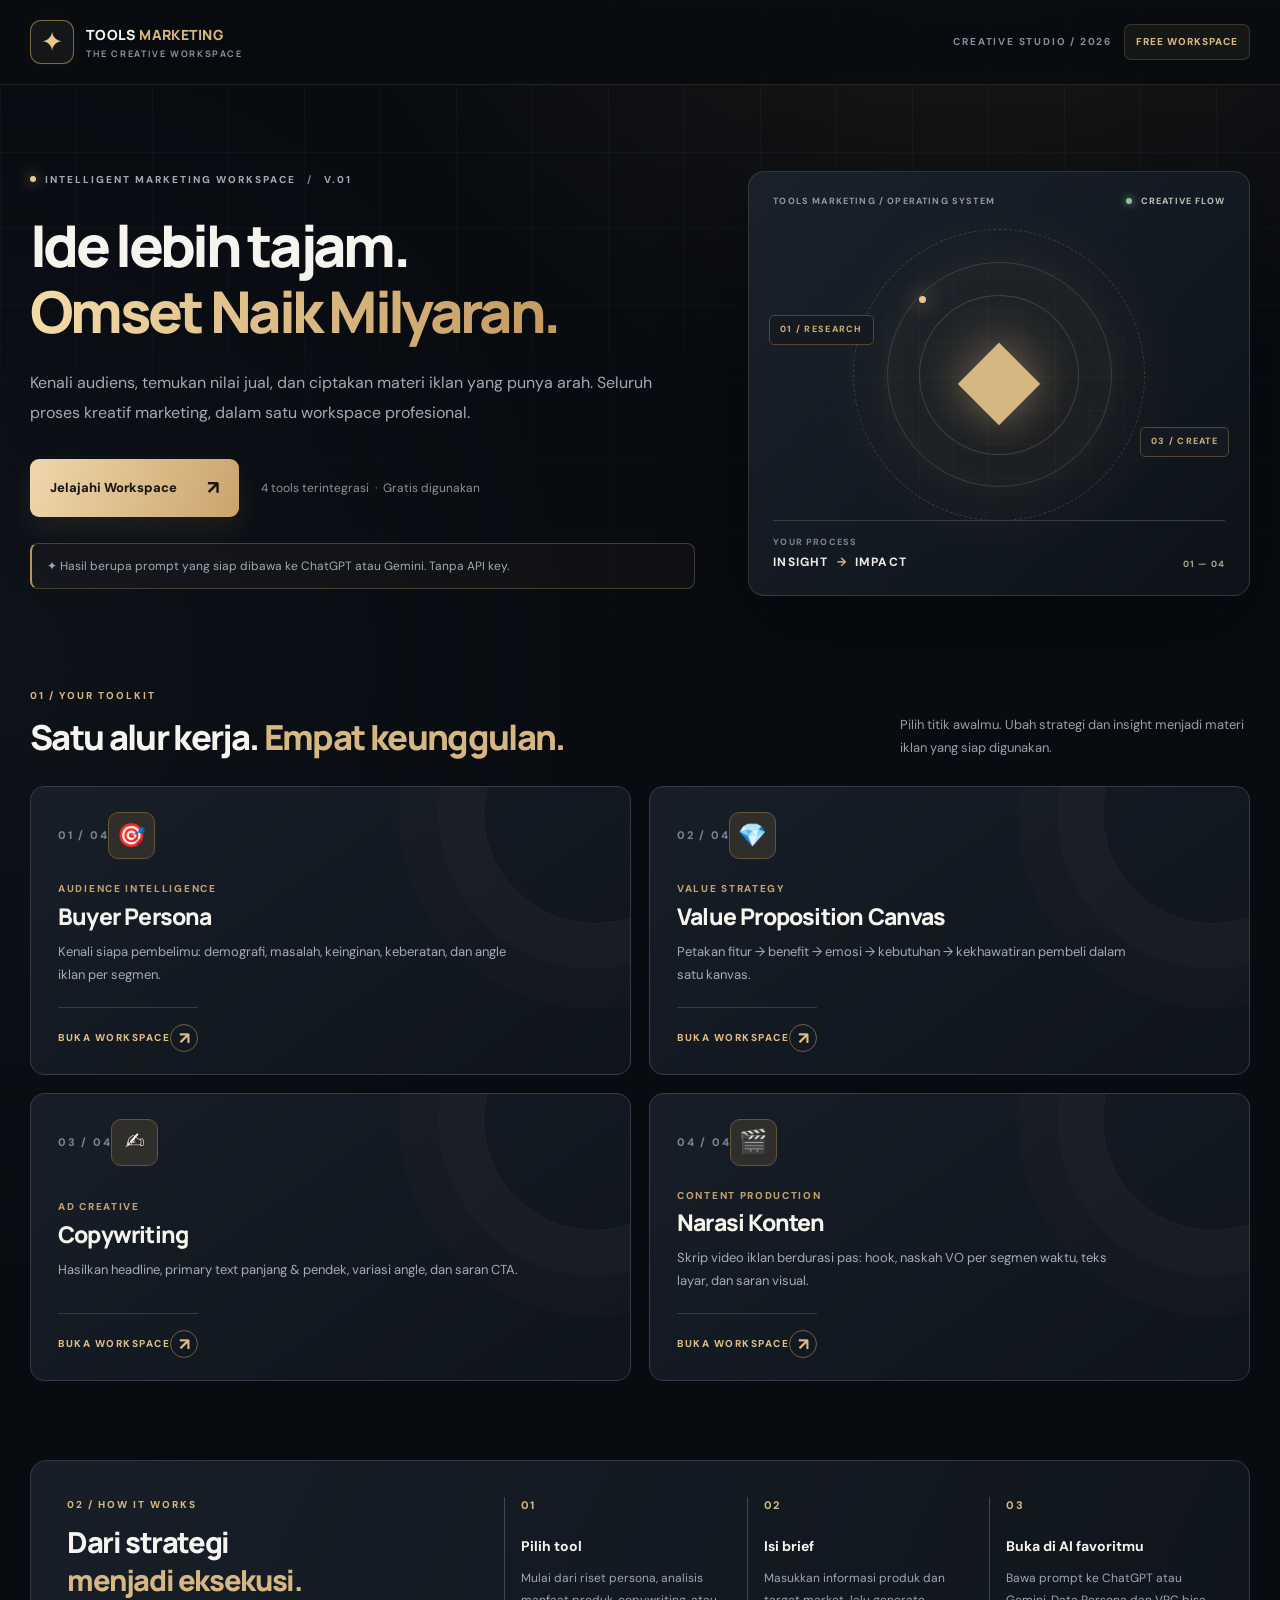
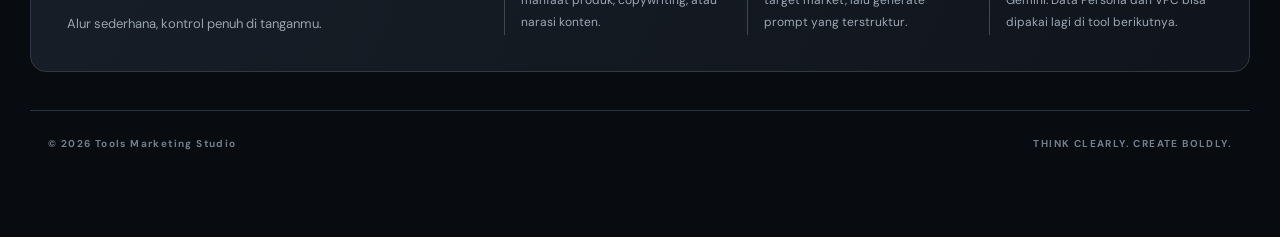
==== index.html @ 2a6c5144 "Update index.html" ====
<!DOCTYPE html>
<html lang="id">
<head>
<meta charset="UTF-8">
<meta name="viewport" content="width=device-width, initial-scale=1.0">
<title>Tools Marketing Studio — Premium Creative Workspace</title>
<meta name="description" content="Tools Marketing Studio: empat tool profesional untuk riset buyer persona, value proposition, copywriting, dan narasi iklan. Generate prompt dan buka di ChatGPT atau Gemini, tanpa API key.">
<meta name="theme-color" content="#080b10">
<link rel="preconnect" href="https://fonts.googleapis.com">
<link rel="preconnect" href="https://fonts.gstatic.com" crossorigin>
<link href="https://fonts.googleapis.com/css2?family=DM+Sans:wght@400;500;600;700;800&family=Manrope:wght@400;500;600;700;800&display=swap" rel="stylesheet">
<link rel="stylesheet" href="style.css">
</head>
<body>
<header class="topbar"><div class="topbar-inner">
  <button class="logo" id="btn-home" type="button" title="Dashboard">
    <span class="logo-mark" aria-hidden="true">✦</span>
    <span class="logo-text"><strong>TOOLS<span>MARKETING</span></strong><small>THE CREATIVE WORKSPACE</small></span>
  </button>
  <div class="topbar-right"><span class="header-edition">CREATIVE STUDIO / 2026</span><span class="topbar-badge">FREE WORKSPACE</span></div>
</div></header>

<main id="view-dashboard" class="container">
  <section class="hero" aria-labelledby="hero-title">
    <div class="hero-copy">
      <p class="eyebrow"><span class="glow-dot"></span> INTELLIGENT MARKETING WORKSPACE <span class="eyebrow-sep">/</span> V.01</p>
      <h1 id="hero-title">Ide lebih tajam.<br><em>Omset Naik Milyaran.</em></h1>
      <p class="hero-lead">Kenali audiens, temukan nilai jual, dan ciptakan materi iklan yang punya arah. Seluruh proses kreatif marketing, dalam satu workspace profesional.</p>
      <div class="hero-actions"><a class="hero-cta" href="#tool-cards">Jelajahi Workspace <span aria-hidden="true">↗</span></a><span class="hero-detail">4 tools terintegrasi &nbsp;·&nbsp; Gratis digunakan</span></div>
      <p id="mode-note" class="mode-note">✦ Hasil berupa prompt yang siap dibawa ke ChatGPT atau Gemini. Tanpa API key.</p>
    </div>
    <div class="hero-visual" aria-hidden="true">
      <div class="visual-head"><span>TOOLS MARKETING / OPERATING SYSTEM</span><span class="visual-live"><i></i> CREATIVE FLOW</span></div>
      <div class="visual-stage"><div class="orbit orbit-one"></div><div class="orbit orbit-two"></div><div class="orbit orbit-three"></div><div class="visual-diamond">◆</div><span class="orb-label orb-one">01 / RESEARCH</span><span class="orb-label orb-two">03 / CREATE</span></div>
      <div class="visual-foot"><div><small>YOUR PROCESS</small><strong>INSIGHT <b>→</b> IMPACT</strong></div><span>01 — 04</span></div>
    </div>
  </section>
  <section class="workspace-section" id="tools-section">
    <div class="section-head"><div><p class="section-eyebrow">01 / YOUR TOOLKIT</p><h2>Satu alur kerja. <span>Empat keunggulan.</span></h2></div><p class="section-caption">Pilih titik awalmu. Ubah strategi dan insight menjadi materi iklan yang siap digunakan.</p></div>
    <div class="cards-grid" id="tool-cards"></div>
  </section>
  <section class="howto" aria-labelledby="howto-title">
    <div class="howto-intro"><p class="section-eyebrow">02 / HOW IT WORKS</p><h2 id="howto-title">Dari strategi<br><span>menjadi eksekusi.</span></h2><p>Alur sederhana, kontrol penuh di tanganmu.</p></div>
    <div class="howto-steps">
      <div class="howto-step"><span>01</span><h3>Pilih tool</h3><p>Mulai dari riset persona, analisis manfaat produk, copywriting, atau narasi konten.</p></div>
      <div class="howto-step"><span>02</span><h3>Isi brief</h3><p>Masukkan informasi produk dan target market, lalu generate prompt yang terstruktur.</p></div>
      <div class="howto-step"><span>03</span><h3>Buka di AI favoritmu</h3><p>Bawa prompt ke ChatGPT atau Gemini. Data Persona dan VPC bisa dipakai lagi di tool berikutnya.</p></div>
    </div>
  </section>
  <footer class="site-footer"><span>© 2026 Tools Marketing Studio</span><span>THINK CLEARLY. CREATE BOLDLY.</span></footer>
</main>

<main id="view-tool" class="container hidden">
  <button class="back-btn" id="btn-back" type="button">← Kembali ke Workspace</button>
  <p class="tool-kicker">YOUR WORKSPACE / CREATIVE BUILDER</p>
  <h1 id="tool-title"></h1>
  <p class="tool-desc" id="tool-desc"></p>
  <div class="tool-grid">
    <section class="panel">
      <span class="panel-kicker">01 / INPUT</span><h2>Informasi Campaign</h2>
      <p class="hist-note">✦ Klik kolom untuk melihat riwayat isian sebelumnya.</p>
      <div id="tool-form"></div>
      <button id="btn-generate" class="btn-primary" disabled>Generate</button>
      <p class="hint" id="generate-hint">Lengkapi field bertanda * untuk mengaktifkan Generate.</p>
    </section>
    <section class="panel output-panel">
      <div class="output-head">
        <div><span class="panel-kicker">02 / OUTPUT</span><h2>Prompt Siap Pakai</h2></div>
        <div class="output-actions">
          <button id="btn-chatgpt" class="btn-ghost ai-action" type="button" disabled>↗ Buka ChatGPT</button>
          <button id="btn-gemini" class="btn-ghost ai-action" type="button" disabled>↗ Buka Gemini</button>
        </div>
      </div>
      <p class="output-tip">ChatGPT: prompt terbuka di kolom chat. Gemini: prompt tersalin, tempel dengan Ctrl+V.</p>
      <div id="output-box" class="output-box"><p class="placeholder">Isi form di kiri, lalu tekan <b>Generate</b>.</p></div>
      <div id="loading-box" class="loading hidden"><div class="spinner"></div><p id="loading-text">Menyiapkan hasil…</p></div>
    </section>
  </div>
</main>

<div id="toast" class="toast hidden"></div>

<script src="app.js"></script>
</body>
</html>
---- style.css ----
:root{
  --bg:#150a2e; --bg2:#1d0f3d; --card:#241543; --card2:#2c1a52;
  --line:#3d2566; --text:#f2ecff; --muted:#b9a8dc;
  --acc1:#a855f7; --acc2:#ec4899; --acc3:#6366f1;
  --ok:#34d399; --err:#f87171;
}
*{box-sizing:border-box;margin:0;padding:0}
body{background:linear-gradient(180deg,var(--bg) 0%,#0e0620 100%);color:var(--text);
  font-family:system-ui,-apple-system,"Segoe UI",Roboto,sans-serif;min-height:100vh}
.hidden{display:none!important}
.container{max-width:1200px;margin:0 auto;padding:24px 18px 60px}
.topbar{display:flex;justify-content:space-between;align-items:center;gap:12px;
  padding:12px 20px;background:rgba(21,10,46,.9);border-bottom:1px solid var(--line);
  position:sticky;top:0;z-index:20;backdrop-filter:blur(6px);flex-wrap:wrap}
.logo{display:flex;align-items:center;gap:10px;background:none;border:none;color:var(--text);cursor:pointer}
.logo-mark{width:38px;height:38px;border-radius:12px;display:grid;place-items:center;font-weight:800;
  background:linear-gradient(135deg,var(--acc1),var(--acc2));color:#fff}
.logo-text{display:flex;flex-direction:column;align-items:flex-start;line-height:1.2}
.logo-text small{color:var(--muted);font-size:11px}
.topbar-right{display:flex;align-items:center;gap:10px}
.mode-toggle{display:flex;background:var(--bg2);border:1px solid var(--line);border-radius:12px;padding:3px}
.mode-btn{border:none;background:transparent;color:var(--muted);padding:8px 14px;border-radius:9px;cursor:pointer;font-weight:600}
.mode-btn.active{background:linear-gradient(135deg,var(--acc1),var(--acc2));color:#fff}
.icon-btn{background:var(--bg2);border:1px solid var(--line);color:var(--text);border-radius:10px;
  width:38px;height:38px;font-size:17px;cursor:pointer}
.icon-btn:hover{border-color:var(--acc1)}
.hero{padding:28px 0 10px}
.hero h1{font-size:clamp(22px,4vw,34px);margin-bottom:8px}
.hero p{color:var(--muted);max-width:720px;margin-bottom:6px}
.mode-note{margin-top:10px;padding:10px 14px;border:1px dashed var(--line);border-radius:10px;
  background:rgba(168,85,247,.08);color:var(--text)}
.cards-grid{display:grid;grid-template-columns:repeat(auto-fit,minmax(250px,1fr));gap:16px;margin:22px 0}
.tool-card{background:linear-gradient(180deg,var(--card),var(--card2));border:1px solid var(--line);
  border-radius:16px;padding:20px;cursor:pointer;transition:transform .12s,border-color .12s}
.tool-card:hover{transform:translateY(-3px);border-color:var(--acc1)}
.tool-card .emoji{font-size:30px}
.tool-card h3{margin:10px 0 6px}
.tool-card p{color:var(--muted);font-size:14px;min-height:42px}
.tool-card .open{color:var(--acc1);font-weight:700;margin-top:10px;display:inline-block}
.howto{background:var(--card);border:1px solid var(--line);border-radius:16px;padding:20px}
.howto h2{margin-bottom:10px}
.howto ol{margin-left:20px;color:var(--muted);display:grid;gap:8px}
.howto b{color:var(--text)}
.back-btn{background:none;border:1px solid var(--line);color:var(--muted);border-radius:10px;
  padding:8px 14px;cursor:pointer;margin-bottom:14px}
.back-btn:hover{color:var(--text);border-color:var(--acc1)}
.tool-desc{color:var(--muted);margin-bottom:16px}
.tool-grid{display:grid;grid-template-columns:minmax(300px,420px) 1fr;gap:16px;align-items:start}
.panel{background:var(--card);border:1px solid var(--line);border-radius:16px;padding:20px}
.panel h2{margin-bottom:14px;font-size:18px}
.field{margin-bottom:14px;display:flex;flex-direction:column;gap:6px}
.field>span{font-weight:600;font-size:14px}
.field>span .req{color:var(--acc2)}
.field input[type=text],.field textarea,.field select{background:var(--bg2);border:1px solid var(--line);
  color:var(--text);border-radius:10px;padding:10px 12px;font-size:14px;font-family:inherit}
.field textarea{min-height:96px;resize:vertical}
.field input:focus,.field textarea:focus,.field select:focus{outline:none;border-color:var(--acc1)}
.field .ph{color:var(--muted);font-size:12px}
.radio-row,.check-grid{display:flex;gap:10px;flex-wrap:wrap}
.check-grid{display:grid;grid-template-columns:1fr 1fr;gap:8px}
.pill{display:flex;align-items:center;gap:8px;background:var(--bg2);border:1px solid var(--line);
  border-radius:10px;padding:9px 12px;font-size:14px;cursor:pointer}
.pill input{accent-color:var(--acc1)}
.fill-btn{align-self:flex-start;background:none;border:1px dashed var(--acc1);color:var(--acc1);
  border-radius:10px;padding:7px 12px;font-size:13px;cursor:pointer;font-weight:600}
.fill-btn:hover{background:rgba(168,85,247,.12)}
/* ---------- Riwayat isian (dropdown rekomendasi) ---------- */
.hist-note{color:var(--muted);font-size:12px;margin:-8px 0 14px}
.hist-wrap{position:relative}
.hist-dd{position:absolute;top:calc(100% + 4px);left:0;right:0;z-index:40;
  background:var(--bg2);border:1px solid var(--acc1);border-radius:10px;
  box-shadow:0 12px 30px rgba(0,0,0,.55);max-height:230px;overflow-y:auto}
.hist-row{display:flex;align-items:center;gap:8px;padding:9px 12px;cursor:pointer;
  font-size:13px;line-height:1.4}
.hist-row+.hist-row{border-top:1px solid var(--line)}
.hist-row .txt{flex:1;min-width:0;white-space:nowrap;overflow:hidden;text-overflow:ellipsis;color:var(--text)}
.hist-row .del{flex:none;background:none;border:none;color:var(--muted);cursor:pointer;
  font-size:13px;padding:2px 7px;border-radius:6px}
.hist-row .del:hover{color:var(--err);background:rgba(248,113,113,.12)}
.hist-row.hl,.hist-row:hover{background:rgba(168,85,247,.18)}
.hist-foot{padding:9px 12px;font-size:12px;color:var(--muted);cursor:pointer;border-top:1px solid var(--line)}
.hist-foot:hover{color:var(--err);background:rgba(248,113,113,.08)}
.btn-primary{width:100%;border:none;border-radius:12px;padding:13px;font-size:16px;font-weight:800;color:#fff;
  background:linear-gradient(135deg,var(--acc1),var(--acc2));cursor:pointer;margin-top:6px}
.btn-primary:disabled{opacity:.4;cursor:not-allowed}
.hint{color:var(--muted);font-size:12px;margin-top:8px;text-align:center}
.output-panel{display:flex;flex-direction:column;min-height:420px}
.output-head{display:flex;justify-content:space-between;align-items:center;margin-bottom:12px;flex-wrap:wrap;gap:8px}
.output-head h2{margin:0}
.output-actions{display:flex;gap:8px}
.btn-ghost{background:var(--bg2);border:1px solid var(--line);color:var(--text);border-radius:10px;
  padding:8px 12px;font-size:13px;cursor:pointer;font-weight:600}
.btn-ghost:disabled{opacity:.4;cursor:not-allowed}
.output-box{background:var(--bg2);border:1px solid var(--line);border-radius:12px;padding:16px;
  white-space:pre-wrap;font-size:14px;line-height:1.65;flex:1;overflow-y:auto;max-height:70vh}
.output-box .placeholder{color:var(--muted)}
.loading{display:flex;flex-direction:column;align-items:center;gap:12px;padding:60px 0;color:var(--muted)}
.spinner{width:40px;height:40px;border:4px solid var(--line);border-top-color:var(--acc1);
  border-radius:50%;animation:spin 1s linear infinite}
@keyframes spin{to{transform:rotate(360deg)}}
.modal-overlay{position:fixed;inset:0;background:rgba(0,0,0,.6);display:grid;place-items:center;z-index:50;padding:16px}
.modal{background:var(--card);border:1px solid var(--line);border-radius:18px;padding:24px;
  width:min(480px,100%);display:flex;flex-direction:column;gap:12px;max-height:90vh;overflow-y:auto}
.modal-head{display:flex;justify-content:space-between;align-items:center}
.modal label{display:flex;flex-direction:column;gap:6px;font-weight:600;font-size:14px}
.modal input[type=text],.modal input[type=password],.modal select{background:var(--bg2);border:1px solid var(--line);
  color:var(--text);border-radius:10px;padding:10px 12px;font-size:14px;font-family:inherit}
.modal-note,.model-hint,.provider-note{color:var(--muted);font-size:13px;line-height:1.55}
.modal-actions{display:flex;justify-content:flex-end}
.toast{position:fixed;bottom:24px;left:50%;transform:translateX(-50%);background:#3a1f63;
  border:1px solid var(--acc1);color:var(--text);padding:12px 20px;border-radius:12px;z-index:60;
  max-width:min(520px,90vw);font-size:14px}
.toast.err{border-color:var(--err)}
.toast.ok{border-color:var(--ok)}
footer{color:var(--muted);font-size:12px;text-align:center;padding:0 18px 30px}
@media(max-width:860px){.tool-grid{grid-template-columns:1fr}}


/* Tools Marketing Studio — premium obsidian & champagne interface */
:root{color-scheme:dark;--bg:#080b10;--bg2:#10151d;--card:#111821;--card2:#17202b;--line:#2c3540;--text:#f6f4ef;--muted:#a1aab8;--acc1:#d6b681;--acc2:#b68e59;--acc3:#bdcce1;--ok:#85c9aa;--err:#f0a0a0}
html{scroll-behavior:smooth;scroll-padding-top:100px}
body{font-family:"DM Sans",system-ui,-apple-system,"Segoe UI",sans-serif;background:radial-gradient(ellipse 65% 42% at 76% -11%,#b88e5920,transparent 80%),radial-gradient(ellipse 60% 45% at 0 36%,#556b8a13,transparent 75%),#080b10;line-height:1.55;-webkit-font-smoothing:antialiased}
body:before{content:"";position:fixed;inset:0;z-index:-1;background-image:linear-gradient(#bbc2cd0d 1px,transparent 1px),linear-gradient(90deg,#bbc2cd0d 1px,transparent 1px);background-size:76px 76px;mask-image:linear-gradient(#000,transparent 78%);pointer-events:none}
button,input,select,textarea{font:inherit}
button:focus-visible,a:focus-visible,input:focus-visible,textarea:focus-visible,select:focus-visible{outline:2px solid #edcf9e!important;outline-offset:3px}
.container{max-width:1280px;padding:0 30px 55px}
.topbar{padding:0 30px;min-height:0;position:sticky;top:0;background:#080b10e8;border-bottom:1px solid #d6b68124;backdrop-filter:blur(18px);-webkit-backdrop-filter:blur(18px)}
.topbar-inner{max-width:1220px;width:100%;margin:auto;min-height:84px;display:flex;align-items:center;justify-content:space-between;gap:24px}
.logo{padding:0;gap:12px;flex-shrink:0}
.logo-mark{display:grid;place-items:center;width:44px;height:44px;color:#e9c88f;border:1px solid #b79661a3;border-radius:11px;background:#d6b68112;font-size:27px;box-shadow:0 0 25px #b7955e15}
.logo-text{gap:3px}.logo-text strong{font:800 14px Manrope,system-ui,sans-serif;letter-spacing:.02em;white-space:nowrap}.logo-text strong span{color:#d6b681;margin-left:4px}
.logo-text small{font:700 9px Manrope,system-ui,sans-serif;letter-spacing:.18em;color:#8b96a3}
.topbar-right{gap:12px}.header-edition{font-size:10px;letter-spacing:.18em;color:#8491a0;font-weight:700}.topbar-badge{font-size:10px;letter-spacing:.1em;font-weight:800;color:#d9ba84;background:#d6b68112;border:1px solid #967e554d;border-radius:7px;padding:9px 11px}
.hero{display:grid;grid-template-columns:1.14fr .86fr;gap:53px;align-items:center;padding:86px 0 82px}
.hero-copy{min-width:0}.eyebrow,.section-eyebrow,.tool-kicker{font-size:10px;letter-spacing:.2em;font-weight:800;color:#d6b681;display:flex;align-items:center;gap:9px}
.glow-dot{width:6px;height:6px;background:#e8c98f;box-shadow:0 0 14px #d6b681;border-radius:50%;flex-shrink:0}.eyebrow-sep{color:#768291;margin:0 2px}
.hero h1{font:800 clamp(42px,4.5vw,70px)/1.15 Manrope,system-ui,sans-serif;letter-spacing:-.064em;margin:25px 0 23px}
.hero h1 em{font-style:normal;background:linear-gradient(90deg,#f4dba8,#c39a60);background-clip:text;-webkit-background-clip:text;color:transparent}
.hero-lead{color:#a5afbc;font-size:16px;line-height:1.9;max-width:575px}
.hero-actions{display:flex;flex-wrap:wrap;align-items:center;gap:22px;margin:31px 0 20px}
.hero-cta{display:inline-flex;align-items:center;gap:30px;justify-content:space-between;background:linear-gradient(110deg,#f0d7ac,#cba46d);color:#171613;padding:14px 20px;border-radius:9px;text-decoration:none;font-size:13px;font-weight:800;box-shadow:0 12px 28px #c6a0691c;transition:.2s}
.hero-cta:hover{transform:translateY(-2px);box-shadow:0 16px 40px #c6a06935}.hero-cta span{font-size:19px}.hero-detail{font-size:12px;color:#8995a2}
.mode-note{font-size:12px;line-height:1.7;max-width:570px;background:#d6b6810a;border:1px solid #454033;border-left:2px solid #b7955e;color:#c9bdad;padding:12px 15px;border-radius:8px;margin-top:26px}
.hero-visual{height:425px;position:relative;overflow:hidden;border:1px solid #b5a08136;border-radius:16px;background:radial-gradient(circle at 51% 49%,#ae8a5320,transparent 52%),linear-gradient(135deg,#19212b,#0d1218);box-shadow:0 28px 85px #0005}
.hero-visual:before{content:"";position:absolute;inset:0;background-image:linear-gradient(#dfc8a30b 1px,transparent 1px),linear-gradient(90deg,#dfc8a30b 1px,transparent 1px);background-size:34px 34px;mask-image:radial-gradient(ellipse at center,#000,transparent 76%)}
.visual-head,.visual-foot{position:absolute;left:24px;right:24px;display:flex;justify-content:space-between;align-items:center;color:#8c98a4;letter-spacing:.13em;font-size:9px;font-weight:800;gap:12px}
.visual-head{top:23px}.visual-live{white-space:nowrap;color:#b8c3b5}.visual-live i{display:inline-block;width:6px;height:6px;background:#8ac2a0;border-radius:50%;margin-right:6px;box-shadow:0 0 9px #8ac2a0}
.visual-stage{position:absolute;inset:60px 20px 78px;display:grid;place-items:center}
.orbit{position:absolute;border:1px solid #d6b68135;border-radius:50%;aspect-ratio:1}
.orbit-one{width:292px;max-width:98%;border-style:dashed;animation:rotateOrb 95s linear infinite}.orbit-two{width:225px;max-width:80%;box-shadow:inset 0 0 35px #d6b6810c,0 0 35px #d6b6810b}.orbit-three{width:160px;max-width:58%;background:radial-gradient(circle,#d6b6811b,transparent 70%)}
.orbit-two:after{content:"";position:absolute;top:15%;left:14%;width:7px;height:7px;background:#e9c88f;border-radius:50%;box-shadow:0 0 20px #e9c88f}
.visual-diamond{font-size:108px;color:#d6b681;text-shadow:0 0 34px #d6b6814f;z-index:1;line-height:1}
.orb-label{position:absolute;background:#151a21;border:1px solid #534733;color:#ccac78;padding:7px 10px;border-radius:5px;font-size:9px;letter-spacing:.14em;font-weight:800}
.orb-one{top:29%;left:0}.orb-two{bottom:21%;right:0}
.visual-foot{bottom:23px;border-top:1px solid #383d43;padding-top:15px;align-items:end}
.visual-foot div{display:flex;flex-direction:column;gap:3px}.visual-foot small{font-size:9px;color:#778490}.visual-foot strong{font-size:12px;color:#f1ece5}.visual-foot b{color:#d6b681;margin:0 4px}.visual-foot>span{color:#aca28d}
@keyframes rotateOrb{to{transform:rotate(360deg)}}
.workspace-section{padding:10px 0 79px}.section-head{display:flex;justify-content:space-between;align-items:end;gap:28px;margin-bottom:27px}
.section-head h2,.howto-intro h2{font:800 clamp(27px,2.7vw,36px)/1.3 Manrope,system-ui,sans-serif;letter-spacing:-.048em;margin-top:11px}
.section-head h2 span,.howto-intro h2 span{color:#d6b681}.section-caption{color:#95a0ad;line-height:1.8;font-size:13px;max-width:350px}
.cards-grid{display:grid;grid-template-columns:repeat(2,minmax(0,1fr));gap:18px;margin:0}
.tool-card{position:relative;display:flex;flex-direction:column;justify-content:space-between;width:100%;min-height:270px;padding:25px 27px 22px;background:linear-gradient(145deg,#171e27,#0f141c);border:1px solid #343c47;border-radius:14px;text-align:left;color:#f7f4ed;cursor:pointer;overflow:hidden;transition:transform .24s,border-color .24s,box-shadow .24s}
.tool-card:before{content:"";position:absolute;right:-75px;top:-85px;width:220px;height:220px;border-radius:50%;border:1px solid #d6b68113;box-shadow:0 0 0 45px #d6b68105,0 0 0 85px #d6b68103;pointer-events:none}
.tool-card:hover{transform:translateY(-5px);border-color:#d6b68199;box-shadow:0 20px 42px #0006}
.card-top,.card-footer{display:flex;justify-content:space-between;align-items:center;position:relative}.tool-number{color:#788595;font-size:11px;font-weight:800;letter-spacing:.16em}
.card-icon{font-size:23px;display:grid;place-items:center;width:47px;height:47px;background:#302e2a;border:1px solid #64543b;border-radius:10px}
.tool-category{font-size:10px;font-weight:800;letter-spacing:.17em;color:#c4a26e;margin:22px 0 5px}
.tool-card h3{font:800 23px/1.3 Manrope,system-ui,sans-serif;letter-spacing:-.035em;margin:0 0 8px}
.tool-card p{color:#a2acb8;font-size:13px;line-height:1.8;min-height:unset;max-width:460px}
.card-footer{border-top:1px solid #333d47;margin-top:20px;padding-top:16px;color:#dfbd86;font-size:10px;font-weight:800;letter-spacing:.15em}
.card-arrow{border:1px solid #73603f;width:28px;height:28px;display:grid;place-items:center;border-radius:50%;font-size:17px;letter-spacing:0;transition:.2s}
.tool-card:hover .card-arrow{background:#d6b681;color:#151617}
.howto{display:grid;grid-template-columns:.85fr 1.5fr;gap:35px;padding:36px;border-color:#303943;background:linear-gradient(115deg,#171e27,#10151d)}
.howto-intro h2{font-size:29px;margin:12px 0}.howto-intro>p:last-child{font-size:13px;color:#98a3af;line-height:1.8}
.howto-steps{display:grid;grid-template-columns:repeat(3,minmax(0,1fr));gap:19px}
.howto-step{border-left:1px solid #3f4751;padding:0 0 0 16px}
.howto-step>span{color:#d6b681;font-size:11px;font-weight:800;letter-spacing:.15em;display:block;margin-bottom:22px}
.howto-step h3{font-size:14px;margin-bottom:9px}.howto-step p{color:#9ca8b5;font-size:12px;line-height:1.85}.howto-step b{color:#edcf9e}
.site-footer{display:flex;justify-content:space-between;align-items:center;gap:18px;font-size:10px;font-weight:700;letter-spacing:.14em;color:#737e8c;border-top:1px solid #28323e;padding-top:25px;margin-top:38px}
#view-tool{padding-top:43px}.tool-kicker{margin:1px 0 10px}
.back-btn{color:#d6b681;background:#151c25;border-color:#3c4550;border-radius:8px;margin-bottom:31px;font-size:12px;font-weight:700}.back-btn:hover{background:#202b34;border-color:#d6b681}
#tool-title{font:800 clamp(31px,4vw,46px)/1.28 Manrope,system-ui,sans-serif;letter-spacing:-.045em;margin:7px 0}
.tool-desc{color:#9ca8b5;line-height:1.8;font-size:14px;margin-bottom:28px}
.tool-grid{grid-template-columns:minmax(320px,440px) minmax(0,1fr);gap:20px}
.panel{background:linear-gradient(145deg,#161d26,#10151d);border-color:#313b46;border-radius:13px;padding:25px}
.panel-kicker{font-size:10px;letter-spacing:.19em;color:#d6b681;font-weight:800;display:inline-block;margin-bottom:8px}
.panel h2{font:800 19px Manrope,system-ui,sans-serif;letter-spacing:-.03em;margin:0 0 18px}
.hist-note{font-size:11px;color:#c0af91;background:#d6b68109;padding:9px 12px;border:1px solid #544837;border-radius:8px;margin:0 0 20px}
.field{margin-bottom:18px;gap:7px}.field>span{color:#f1eae0;font-size:12px}
.field input[type=text],.field textarea,.field select{width:100%;background:#0b1118;border-color:#384450;border-radius:8px;padding:12px;font-size:13px;color:#f5f1e9}
.field input::placeholder,.field textarea::placeholder{color:#77818e;opacity:1}.field input:focus,.field textarea:focus,.field select:focus{border-color:#d6b681}.field textarea{min-height:110px}.field .ph{color:#8a95a2;line-height:1.6}.field>span .req{color:#e2b879}
.pill{background:#101720;border-color:#3b4652;border-radius:8px;color:#d8dfe8;font-size:12px}.pill input{accent-color:#d6b681}.pill:has(input:checked){background:#d6b68112;border-color:#9c8159;color:#f1dbb6}
.fill-btn{border-color:#82704f;color:#e5c48e;border-radius:8px}.fill-btn:hover{background:#d6b68116}
.hist-dd{background:#19212a;border-color:#9c8159}.hist-row.hl,.hist-row:hover{background:#d6b68120}
.btn-primary{background:linear-gradient(110deg,#efd4a7,#c8a16a);border-radius:8px;color:#181816;font-size:13px;letter-spacing:.04em;font-weight:800}.btn-primary:disabled{opacity:.45}
.output-panel{min-height:560px}.output-head{border-bottom:1px solid #303b45;padding-bottom:14px;align-items:end}.output-head h2{margin:0}.output-actions{flex-wrap:wrap}
.btn-ghost{background:#202933;border-color:#3d4854;border-radius:8px;color:#ecedf0;font-size:12px}.btn-ghost:not(:disabled):hover{border-color:#d6b681;color:#edcf9e}
.ai-action{font-weight:800}.ai-action:first-child:not(:disabled){background:#d6b681;color:#151819;border-color:#d6b681}
.output-tip{color:#9ca7b5;background:#d6b6810b;border:1px solid #453e31;padding:10px 12px;font-size:11px;line-height:1.7;border-radius:8px;margin-bottom:12px}
.output-box{background:#0b1017;border-color:#303945;border-radius:9px;padding:21px;color:#e1e4e9;line-height:1.8;font-size:13px}.output-box .placeholder{text-align:center;padding:90px 5px;color:#8f9baa}
.toast{background:#252820;border-color:#bd9a64;box-shadow:0 14px 32px #0008}
@media(max-width:1100px){.header-edition{display:none}.hero{gap:30px}.howto{grid-template-columns:1fr}}
@media(max-width:860px){.container{padding:0 20px 47px}.topbar{padding:0 20px}.hero{grid-template-columns:1fr;padding:65px 0 52px;gap:32px}.hero h1{font-size:clamp(43px,6.2vw,60px)}.hero-visual{height:340px;width:100%;max-width:600px;margin:auto}.tool-grid{grid-template-columns:1fr}.output-panel{min-height:400px}}
@media(max-width:620px){.container{padding:0 16px 44px}.topbar{padding:0 14px}.topbar-inner{min-height:72px;gap:7px}.logo{gap:8px}.logo-mark{height:36px;width:36px;border-radius:9px;font-size:22px}.logo-text strong{font-size:10px;letter-spacing:0}.logo-text small{font-size:7px;letter-spacing:.06em}.topbar-right{gap:5px}.topbar-badge{font-size:8px;padding:7px}.hero{padding:52px 0 44px;gap:25px}.eyebrow,.section-eyebrow,.tool-kicker{letter-spacing:.13em;font-size:9px}.hero h1{font-size:clamp(36px,9vw,47px);margin:20px 0}.hero-lead{font-size:14px}.hero-actions{gap:14px;margin:26px 0 13px}.hero-cta{font-size:12px;padding:13px 16px;gap:19px}.hero-detail{font-size:11px}.mode-note{font-size:11px;margin-top:22px}.hero-visual{height:278px}.visual-head,.visual-foot{left:14px;right:14px;font-size:7px}.visual-head{top:15px}.visual-stage{inset:45px 13px 56px}.orbit-one{width:208px}.orbit-two{width:159px}.orbit-three{width:116px}.visual-diamond{font-size:78px}.orb-label{font-size:7px;padding:5px}.visual-foot{bottom:12px;padding-top:10px}.visual-foot strong{font-size:10px}.visual-foot small{font-size:8px}.workspace-section{padding:10px 0 56px}.section-head{display:block;margin-bottom:22px}.section-head h2{font-size:27px}.section-caption{font-size:12px;margin-top:9px}.cards-grid{grid-template-columns:1fr;gap:12px}.tool-card{min-height:246px;padding:21px 22px}.tool-card h3{font-size:21px}.howto{padding:24px 20px;display:block}.howto-intro h2{font-size:28px}.howto-steps{grid-template-columns:1fr;gap:21px;margin-top:26px}.howto-step>span{margin-bottom:8px}.site-footer{flex-direction:column;align-items:flex-start;gap:8px}#view-tool{padding-top:27px}.back-btn{margin-bottom:25px}#tool-title{font-size:29px}.panel{padding:20px 17px}.output-head{align-items:flex-start;gap:12px}.output-actions{width:100%}.output-box{padding:15px}}
@media(max-width:370px){.logo-text small{display:none}.topbar-badge{display:none}}
@media(prefers-reduced-motion:reduce){*,*:before,*:after{animation:none!important;transition:none!important;scroll-behavior:auto!important}}
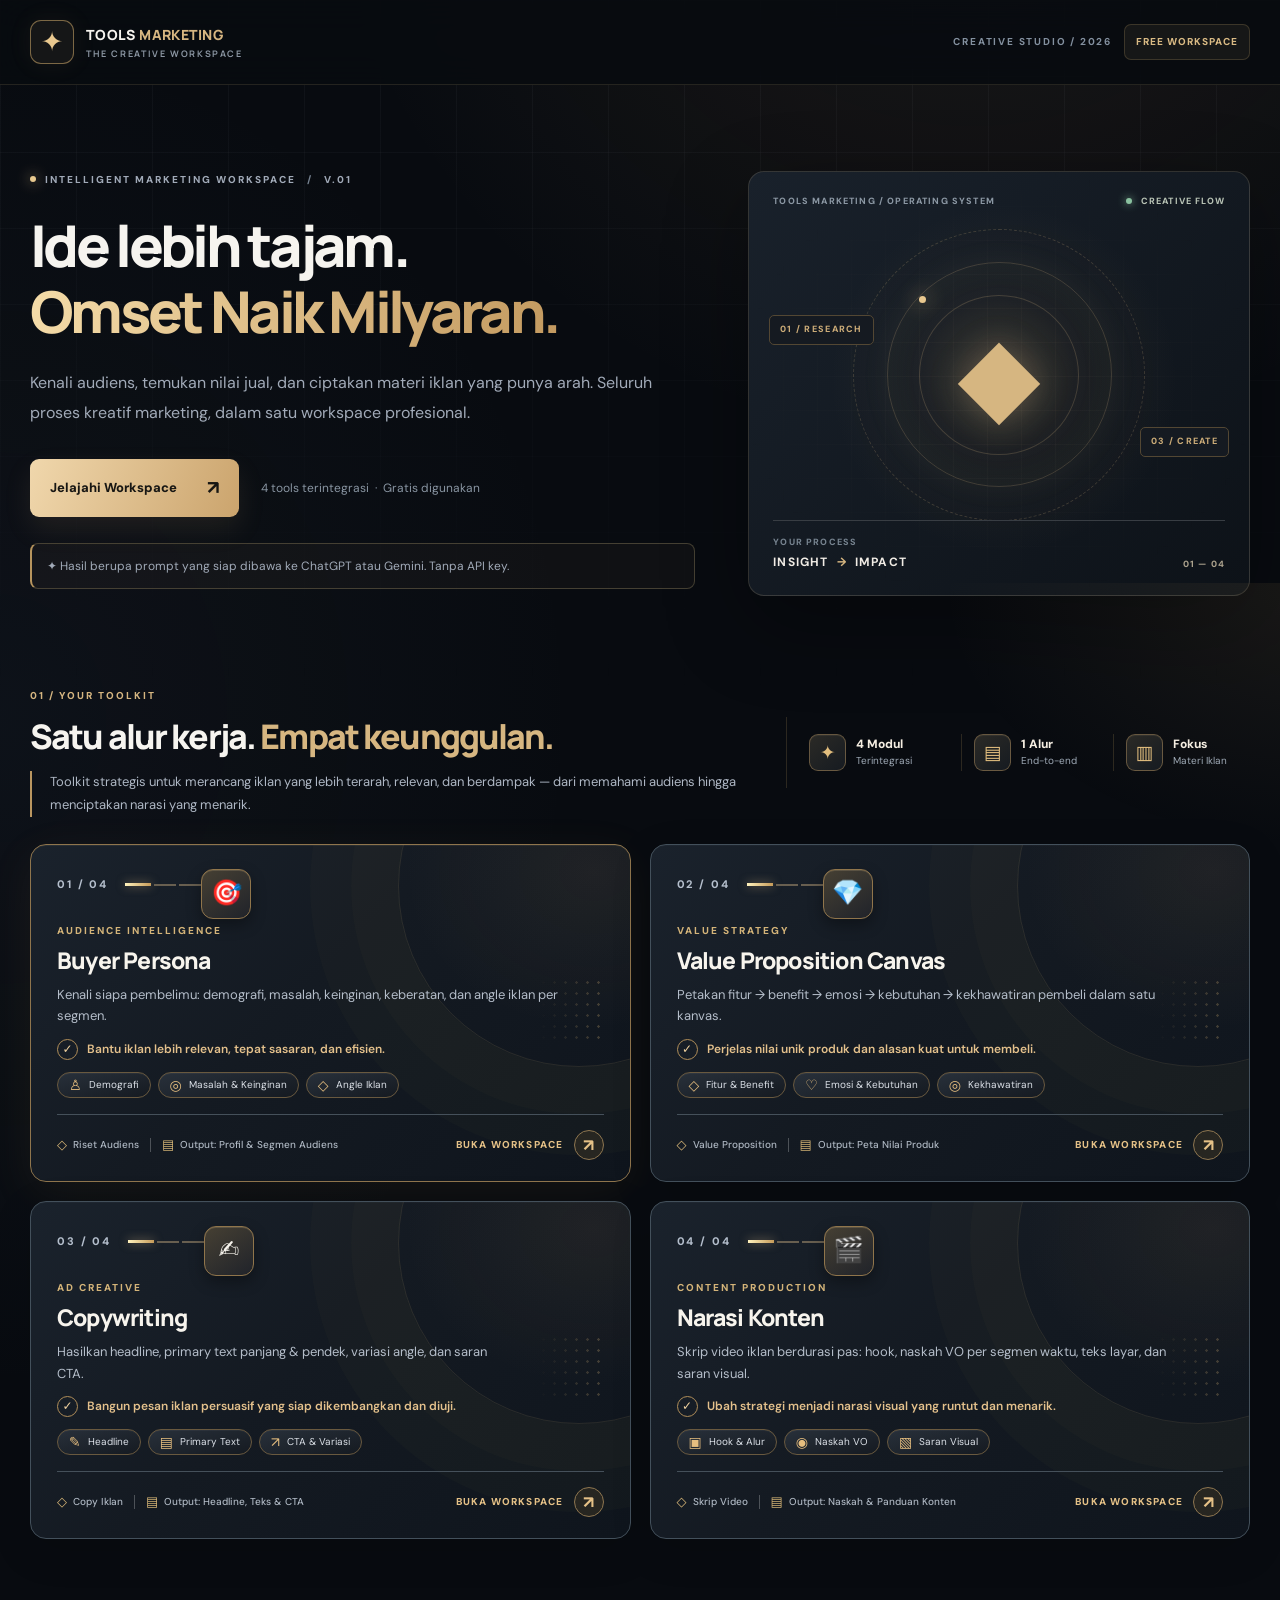
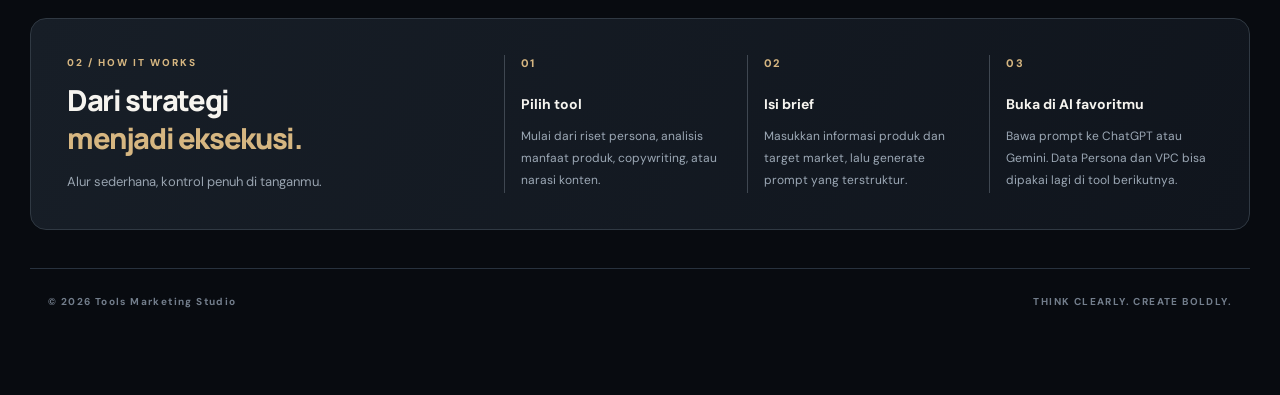
==== commit 29b1b205: "feat(ui): enrich toolkit cards with premium details, chips and benefits" ====
--- a/index.html
+++ b/index.html
@@ -36,7 +36,18 @@
     </div>
   </section>
   <section class="workspace-section" id="tools-section">
-    <div class="section-head"><div><p class="section-eyebrow">01 / YOUR TOOLKIT</p><h2>Satu alur kerja. <span>Empat keunggulan.</span></h2></div><p class="section-caption">Pilih titik awalmu. Ubah strategi dan insight menjadi materi iklan yang siap digunakan.</p></div>
+    <div class="section-head">
+      <div class="section-heading">
+        <p class="section-eyebrow">01 / YOUR TOOLKIT</p>
+        <h2>Satu alur kerja. <span>Empat keunggulan.</span></h2>
+        <p class="section-subtitle">Toolkit strategis untuk merancang iklan yang lebih terarah, relevan, dan berdampak — dari memahami audiens hingga menciptakan narasi yang menarik.</p>
+      </div>
+      <div class="section-metrics" aria-label="Keunggulan workspace">
+        <div class="metric-item"><span class="metric-icon" aria-hidden="true">✦</span><span><strong>4 Modul</strong><small>Terintegrasi</small></span></div>
+        <div class="metric-item"><span class="metric-icon" aria-hidden="true">▤</span><span><strong>1 Alur</strong><small>End-to-end</small></span></div>
+        <div class="metric-item"><span class="metric-icon" aria-hidden="true">▥</span><span><strong>Fokus</strong><small>Materi Iklan</small></span></div>
+      </div>
+    </div>
     <div class="cards-grid" id="tool-cards"></div>
   </section>
   <section class="howto" aria-labelledby="howto-title">
--- a/style.css
+++ b/style.css
@@ -204,3 +204,186 @@
 @media(max-width:620px){.container{padding:0 16px 44px}.topbar{padding:0 14px}.topbar-inner{min-height:72px;gap:7px}.logo{gap:8px}.logo-mark{height:36px;width:36px;border-radius:9px;font-size:22px}.logo-text strong{font-size:10px;letter-spacing:0}.logo-text small{font-size:7px;letter-spacing:.06em}.topbar-right{gap:5px}.topbar-badge{font-size:8px;padding:7px}.hero{padding:52px 0 44px;gap:25px}.eyebrow,.section-eyebrow,.tool-kicker{letter-spacing:.13em;font-size:9px}.hero h1{font-size:clamp(36px,9vw,47px);margin:20px 0}.hero-lead{font-size:14px}.hero-actions{gap:14px;margin:26px 0 13px}.hero-cta{font-size:12px;padding:13px 16px;gap:19px}.hero-detail{font-size:11px}.mode-note{font-size:11px;margin-top:22px}.hero-visual{height:278px}.visual-head,.visual-foot{left:14px;right:14px;font-size:7px}.visual-head{top:15px}.visual-stage{inset:45px 13px 56px}.orbit-one{width:208px}.orbit-two{width:159px}.orbit-three{width:116px}.visual-diamond{font-size:78px}.orb-label{font-size:7px;padding:5px}.visual-foot{bottom:12px;padding-top:10px}.visual-foot strong{font-size:10px}.visual-foot small{font-size:8px}.workspace-section{padding:10px 0 56px}.section-head{display:block;margin-bottom:22px}.section-head h2{font-size:27px}.section-caption{font-size:12px;margin-top:9px}.cards-grid{grid-template-columns:1fr;gap:12px}.tool-card{min-height:246px;padding:21px 22px}.tool-card h3{font-size:21px}.howto{padding:24px 20px;display:block}.howto-intro h2{font-size:28px}.howto-steps{grid-template-columns:1fr;gap:21px;margin-top:26px}.howto-step>span{margin-bottom:8px}.site-footer{flex-direction:column;align-items:flex-start;gap:8px}#view-tool{padding-top:27px}.back-btn{margin-bottom:25px}#tool-title{font-size:29px}.panel{padding:20px 17px}.output-head{align-items:flex-start;gap:12px}.output-actions{width:100%}.output-box{padding:15px}}
 @media(max-width:370px){.logo-text small{display:none}.topbar-badge{display:none}}
 @media(prefers-reduced-motion:reduce){*,*:before,*:after{animation:none!important;transition:none!important;scroll-behavior:auto!important}}
+
+
+/* =====================================================
+   V2.1 — DENSE LUXURY TOOLKIT
+   More purposeful information, still premium and clean
+   ===================================================== */
+.workspace-section{
+  isolation:isolate;
+  position:relative;
+}
+.workspace-section:before{
+  content:"";pointer-events:none;position:absolute;z-index:-1;
+  right:-68px;top:-95px;width:370px;height:260px;
+  background:radial-gradient(ellipse at top right,rgba(201,161,96,.09),transparent 72%);
+}
+.workspace-section .section-head{
+  display:grid;grid-template-columns:minmax(0,1.4fr) minmax(340px,.9fr);
+  align-items:center;gap:35px;margin-bottom:27px;
+}
+.section-heading{min-width:0}
+.workspace-section .section-head h2{
+  font-size:clamp(27px,2.65vw,36px);line-height:1.2;
+  letter-spacing:-.055em;margin:12px 0 15px;
+}
+.section-subtitle{
+  border-left:2px solid #b99660;padding:0 0 0 18px;
+  max-width:725px;color:#aeb7c4;line-height:1.75;
+  font-size:13px;margin:0;
+}
+.section-metrics{
+  border-left:1px solid #7d694450;
+  padding:17px 0 17px 22px;
+  display:grid;grid-template-columns:repeat(3,minmax(0,1fr));
+  gap:15px;align-items:center;
+}
+.metric-item{display:flex;align-items:center;gap:10px;min-width:0}
+.metric-item+.metric-item{border-left:1px solid #7d694450;padding-left:12px}
+.metric-icon{
+  display:grid;place-items:center;flex-shrink:0;
+  height:37px;width:37px;border:1px solid #8e7550a6;
+  border-radius:9px;color:#e2be7e;background:linear-gradient(140deg,#2b2a26,#161b21);
+  box-shadow:inset 0 1px 0 #f4d6a111;font-size:19px;
+}
+.metric-item strong,.metric-item small{display:block;white-space:nowrap}
+.metric-item strong{font-size:12px;color:#f5eee2;line-height:1.4;font-weight:800}
+.metric-item small{font-size:10px;color:#9faab6;line-height:1.5}
+.workspace-section .cards-grid{gap:19px}
+.workspace-section .tool-card{
+  min-height:337px;padding:24px 26px 21px;
+  background:
+    radial-gradient(ellipse 44% 65% at 94% 8%,rgba(198,154,95,.075),transparent 72%),
+    linear-gradient(135deg,#1a222c 0%,#141a22 45%,#0f151d 100%);
+  box-shadow:inset 0 1px 0 #ffffff06,0 12px 40px #0002;
+  border:1px solid #43505b;border-radius:16px;
+  transition:transform .22s,border-color .22s,box-shadow .22s;
+}
+.workspace-section .tool-card:before{
+  content:"";position:absolute;top:-140px;right:-130px;
+  width:360px;height:360px;border-radius:50%;
+  border:1px solid rgba(209,174,114,.13);
+  box-shadow:0 0 0 47px rgba(212,174,117,.02),
+             0 0 0 88px rgba(212,174,117,.018);
+  pointer-events:none;
+}
+.workspace-section .tool-card:after{
+  content:"";pointer-events:none;position:absolute;top:132px;right:26px;
+  width:66px;height:64px;opacity:.25;
+  background-image:radial-gradient(circle,#dfba7c 1px,transparent 1.5px);
+  background-size:11px 11px;
+  mask-image:linear-gradient(to left,black,transparent);
+}
+.workspace-section .tool-card:hover,
+.workspace-section .tool-card:focus-visible{
+  transform:translateY(-4px);
+  border-color:#dfba7cb5;
+  box-shadow:inset 0 1px 0 #fff2,0 18px 45px #0007,0 0 28px #e5bb6b13;
+}
+.workspace-section .tool-card--persona{border-color:#8f754d;box-shadow:inset 0 1px 0 #f8dcae12,0 12px 46px #b9935014}
+.workspace-section .card-top{align-items:flex-start}
+.card-top-left{display:flex;align-items:center;gap:17px;min-height:32px}
+.workspace-section .tool-number{color:#b5bfcd;font-size:11px;letter-spacing:.17em;font-weight:800}
+.card-progress{display:inline-flex;align-items:center;gap:3px;height:3px}
+.card-progress i{display:block;width:22px;height:2px;background:#685f50}
+.card-progress i:first-child{width:26px;height:3px;background:linear-gradient(90deg,#fff2bd,#c69b59);box-shadow:0 0 10px #edc98f85}
+.workspace-section .card-icon{
+  height:50px;width:50px;font-size:25px;border-radius:12px;
+  background:linear-gradient(145deg,#464033,#20232a);
+  border:1px solid #90754b;box-shadow:inset 0 1px 0 #f1d5a22b,0 6px 15px #0005;
+  z-index:1;
+}
+.workspace-section .card-body{position:relative;z-index:1;flex:1}
+.workspace-section .tool-category{margin:4px 0 8px;font-size:10px;letter-spacing:.2em;color:#d4b479}
+.workspace-section .tool-card h3{font-size:23px;line-height:1.25;margin:0 0 9px}
+.workspace-section .tool-card .card-desc{
+  font-size:13px;color:#b4bdc9;line-height:1.65;
+  min-height:0;max-width:96%;margin:0 0 12px;
+}
+.card-benefit{
+  display:flex;align-items:center;gap:9px;
+  color:#e4c18c;font-size:12px;line-height:1.55;font-weight:600;
+  margin:0 0 12px;
+}
+.benefit-check{
+  width:21px;height:21px;flex:0 0 21px;border:1px solid #b18e59;
+  color:#f3d4a0;border-radius:50%;font-size:12px;font-weight:800;
+  display:grid;place-items:center;
+}
+.card-chips{display:flex;gap:7px;flex-wrap:wrap;margin-bottom:16px}
+.card-chip{
+  display:inline-flex;align-items:center;gap:7px;white-space:nowrap;
+  color:#dce1e8;background:linear-gradient(165deg,#28303a,#151a21);
+  border:1px solid #69593f;
+  padding:5px 11px;border-radius:99px;font-size:10px;line-height:1.35;
+  box-shadow:inset 0 1px 0 #ffffff0a;
+}
+.card-chip>span{color:#e6be7f;font-size:14px;line-height:1}
+.workspace-section .card-footer{
+  width:100%;display:flex;align-items:center;justify-content:space-between;gap:11px;
+  border-top:1px solid #45505a;margin-top:auto;padding-top:15px;
+  color:#dfbd86;font-size:10px;letter-spacing:.1em;
+}
+.card-meta{display:flex;align-items:center;gap:11px;flex-wrap:wrap;min-width:0}
+.meta-item{display:inline-flex;align-items:center;gap:6px;white-space:nowrap;
+  color:#aeb7c2;font-size:10px;letter-spacing:0;font-weight:500;line-height:1.4}
+.meta-item+.meta-item{border-left:1px solid #4d5258;padding-left:11px}
+.meta-symbol{color:#d9b777;font-size:13px;line-height:1}
+.card-open{
+  flex-shrink:0;display:inline-flex;align-items:center;gap:10px;
+  white-space:nowrap;font-weight:800;color:#e5c187;letter-spacing:.12em;
+}
+.workspace-section .card-arrow{width:30px;height:30px;font-size:17px;background:#272621;border:1px solid #8e7650}
+.workspace-section .tool-card:hover .card-arrow,
+.workspace-section .tool-card:focus-visible .card-arrow{
+  background:#ebc98c;border-color:#ebc98c;color:#171819;
+}
+@media(max-width:1180px){
+  .workspace-section .section-head{grid-template-columns:1fr;gap:22px}
+  .section-metrics{max-width:600px;gap:10px;padding:0 0 0 18px}
+  .workspace-section .tool-card{padding:22px 20px 19px;min-height:350px}
+  .workspace-section .card-footer{align-items:flex-start;flex-direction:column;gap:11px}
+  .card-meta{width:100%}
+  .card-open{width:100%;justify-content:space-between}
+}
+@media(max-width:860px){
+  .workspace-section .cards-grid{grid-template-columns:1fr;gap:16px}
+  .workspace-section .tool-card{min-height:0;padding:24px}
+  .workspace-section .card-footer{flex-direction:row;align-items:center}
+  .card-open{width:auto}
+}
+@media(max-width:620px){
+  .workspace-section .section-head{gap:18px;margin-bottom:24px}
+  .workspace-section .section-head h2{font-size:27px}
+  .section-subtitle{font-size:12px;padding-left:12px}
+  .section-metrics{width:100%;padding:0;border:0;gap:5px}
+  .metric-item{gap:7px}
+  .metric-item+.metric-item{padding-left:8px}
+  .metric-icon{width:29px;height:29px;font-size:15px;border-radius:7px}
+  .metric-item strong{font-size:10px}
+  .metric-item small{font-size:9px}
+  .workspace-section .cards-grid{gap:13px}
+  .workspace-section .tool-card{padding:21px 19px 19px;border-radius:13px;min-height:0}
+  .workspace-section .card-icon{width:45px;height:45px}
+  .workspace-section .tool-category{margin:5px 0 7px;font-size:9px}
+  .workspace-section .tool-card h3{font-size:21px}
+  .workspace-section .tool-card .card-desc{max-width:100%;font-size:12px;line-height:1.65}
+  .card-benefit{font-size:12px;align-items:flex-start}
+  .card-chips{gap:6px;margin-bottom:15px}
+  .card-chip{font-size:10px;padding:6px 9px}
+  .workspace-section .card-footer{flex-direction:column;align-items:stretch;gap:13px}
+  .card-meta{gap:7px}
+  .meta-item{font-size:10px}
+  .meta-item+.meta-item{padding-left:8px}
+  .card-open{width:100%;justify-content:space-between}
+}
+@media(max-width:370px){
+  .section-metrics{grid-template-columns:1fr 1fr;gap:10px}
+  .metric-item:nth-child(3){grid-column:span 2;border:0;padding-left:0}
+  .card-chip{font-size:9px}
+  .meta-item+.meta-item{border-left:0;padding-left:0}
+}
+@media(prefers-reduced-motion:reduce){
+  .workspace-section .tool-card{transition:none}
+}
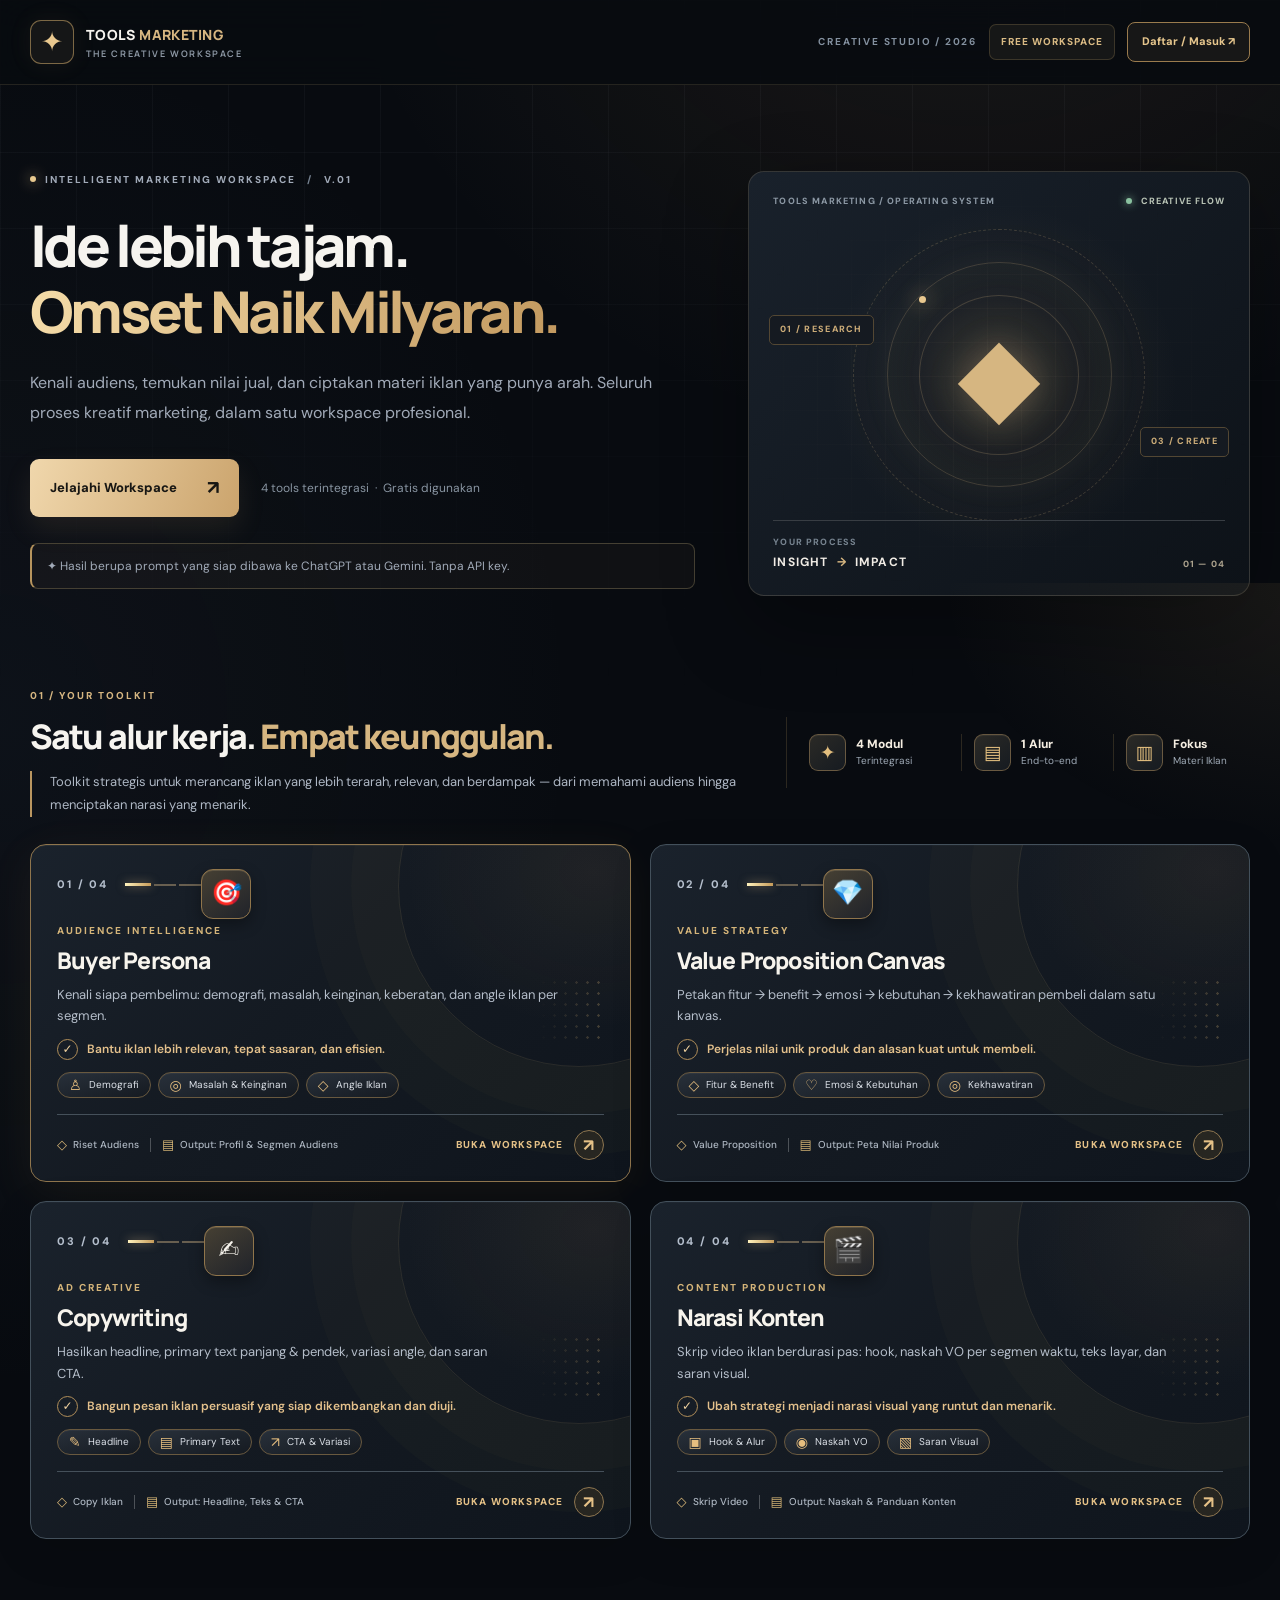
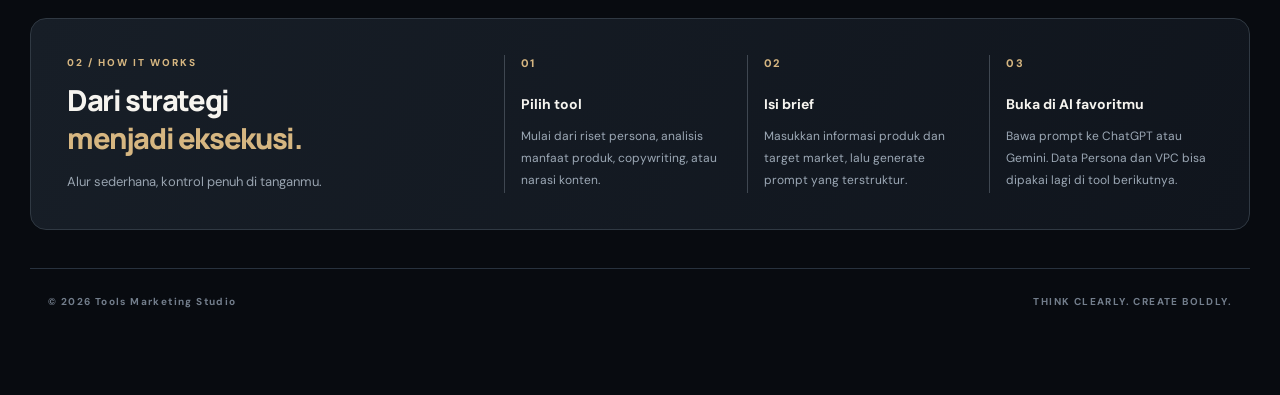
==== commit 58a1772a: "feat(auth): add premium self-service registration tab with 3 fields" ====
--- a/index.html
+++ b/index.html
@@ -17,7 +17,7 @@
     <span class="logo-mark" aria-hidden="true">✦</span>
     <span class="logo-text"><strong>TOOLS<span>MARKETING</span></strong><small>THE CREATIVE WORKSPACE</small></span>
   </button>
-  <div class="topbar-right"><span class="header-edition">CREATIVE STUDIO / 2026</span><span class="topbar-badge">FREE WORKSPACE</span></div>
+  <div class="topbar-right"><span class="header-edition">CREATIVE STUDIO / 2026</span><span class="topbar-badge">FREE WORKSPACE</span><a class="header-auth-link" href="login.html#register">Daftar / Masuk ↗</a></div>
 </div></header>
 
 <main id="view-dashboard" class="container">
@@ -91,6 +91,8 @@
 
 <div id="toast" class="toast hidden"></div>
 
+<script src="auth-config.js"></script>
+<script src="auth-guard.js"></script>
 <script src="app.js"></script>
 </body>
 </html>
--- a/style.css
+++ b/style.css
@@ -387,3 +387,37 @@
 @media(prefers-reduced-motion:reduce){
   .workspace-section .tool-card{transition:none}
 }
+
+
+/* Member login integration (visible only when server authentication is enabled). */
+html.auth-pending main{visibility:hidden}
+html.auth-pending body:after{
+  content:"✦  MEMVERIFIKASI AKSES MEMBER...";
+  position:fixed;z-index:999;inset:0;
+  display:grid;place-items:center;
+  color:#dec08a;letter-spacing:.17em;font-size:12px;font-weight:800;
+  background:radial-gradient(ellipse at center,#d7b98511,transparent 55%),#080b10;
+}
+.member-nav{display:flex;align-items:center;gap:10px;padding:3px 0 3px 14px;border-left:1px solid #5f503b}
+.member-avatar{
+  height:33px;width:33px;flex-shrink:0;display:grid;place-items:center;
+  border-radius:9px;border:1px solid #d6b6817a;background:#d6b68118;
+  color:#eac996;font-weight:800;font-size:13px;
+}
+.member-nav-name{font-size:12px;font-weight:700;color:#e9e6df;max-width:145px;overflow:hidden;text-overflow:ellipsis;white-space:nowrap}
+.member-logout{background:#1a222b;border:1px solid #544a39;color:#e3c28c;border-radius:7px;padding:8px 11px;cursor:pointer;font-size:11px;font-weight:800}
+.member-logout:hover{background:#2b2b27;border-color:#b99c6c}
+.member-welcome{color:#d8bd8b;font-size:10px;letter-spacing:.2em;font-weight:800;margin-bottom:14px}
+@media(max-width:620px){
+  .member-nav{gap:5px;padding-left:6px}
+  .member-avatar{height:30px;width:30px}
+  .member-nav-name{display:none}
+  .member-logout{font-size:10px;padding:7px 8px}
+  .topbar-badge{display:none}
+}
+
+/* Header link to premium member registration */
+.header-auth-link{display:inline-flex;align-items:center;justify-content:center;color:#e6c68d;border:1px solid #9a7b4d;background:#d6b68112;padding:10px 14px;border-radius:8px;font-size:11px;font-weight:800;text-decoration:none;white-space:nowrap;transition:background .2s}
+.header-auth-link:hover{background:#d6b68125;color:#ffe3b1}
+@media(max-width:620px){.header-auth-link{font-size:10px;padding:8px 9px}}
+@media(max-width:370px){.header-auth-link{padding:7px 7px;font-size:9px}}
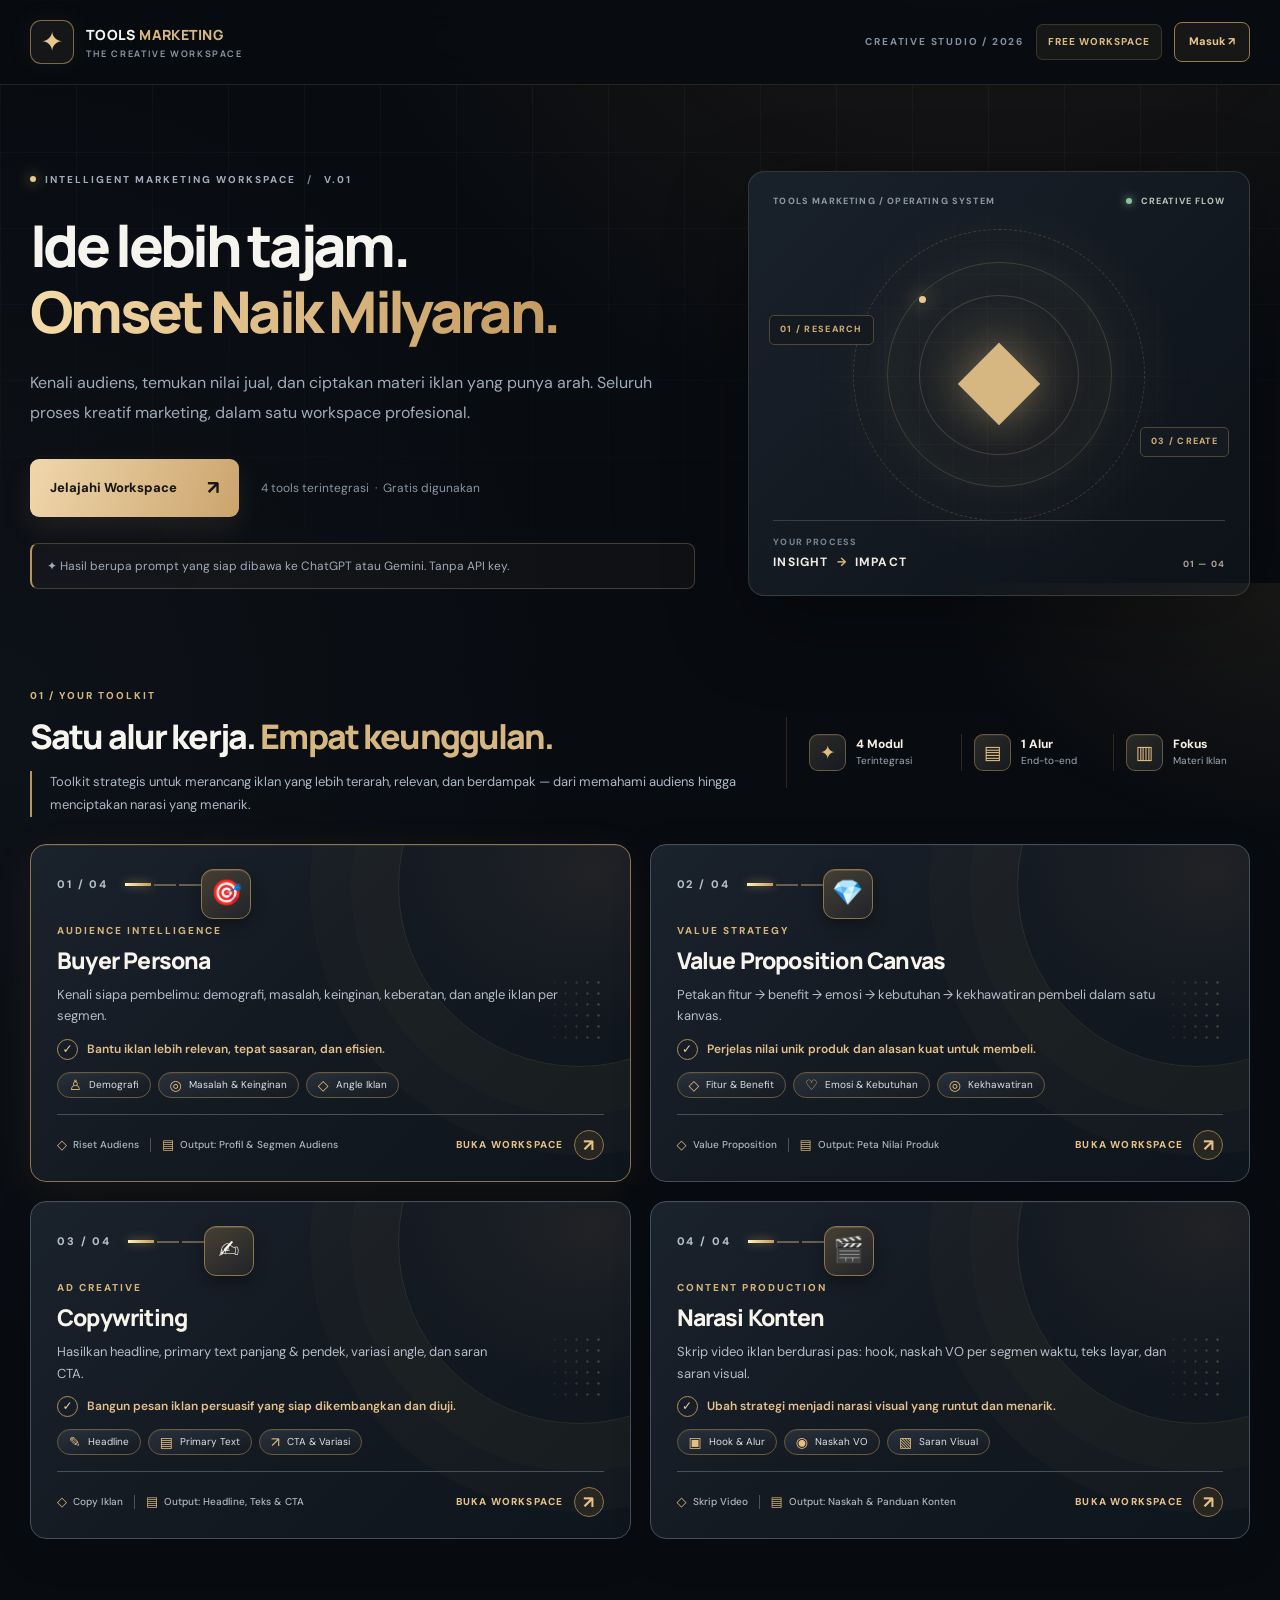
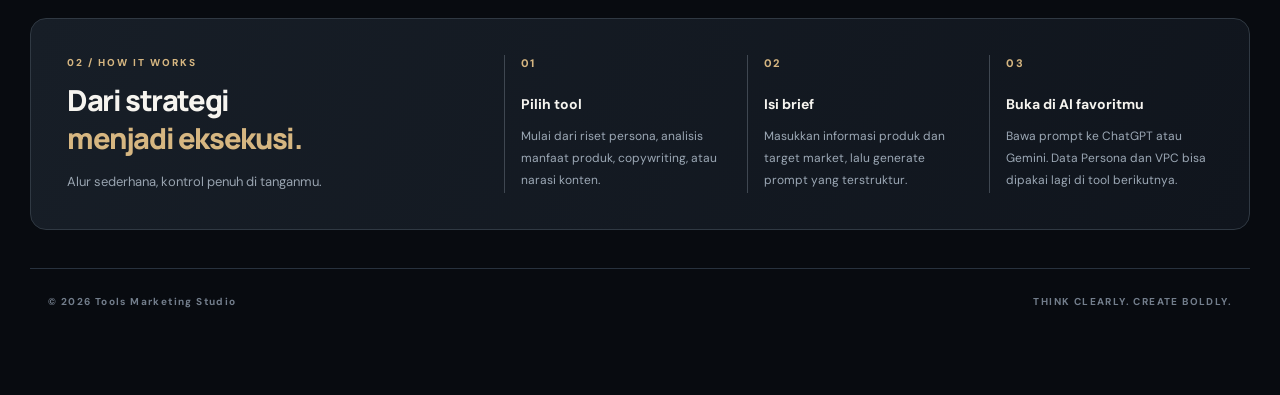
==== commit d8a551c2: "Remove public self-registration and keep member login only" ====
--- a/index.html
+++ b/index.html
@@ -17,7 +17,7 @@
     <span class="logo-mark" aria-hidden="true">✦</span>
     <span class="logo-text"><strong>TOOLS<span>MARKETING</span></strong><small>THE CREATIVE WORKSPACE</small></span>
   </button>
-  <div class="topbar-right"><span class="header-edition">CREATIVE STUDIO / 2026</span><span class="topbar-badge">FREE WORKSPACE</span><a class="header-auth-link" href="login.html#register">Daftar / Masuk ↗</a></div>
+  <div class="topbar-right"><span class="header-edition">CREATIVE STUDIO / 2026</span><span class="topbar-badge">FREE WORKSPACE</span><a class="header-auth-link" href="login.html">Masuk ↗</a></div>
 </div></header>
 
 <main id="view-dashboard" class="container">
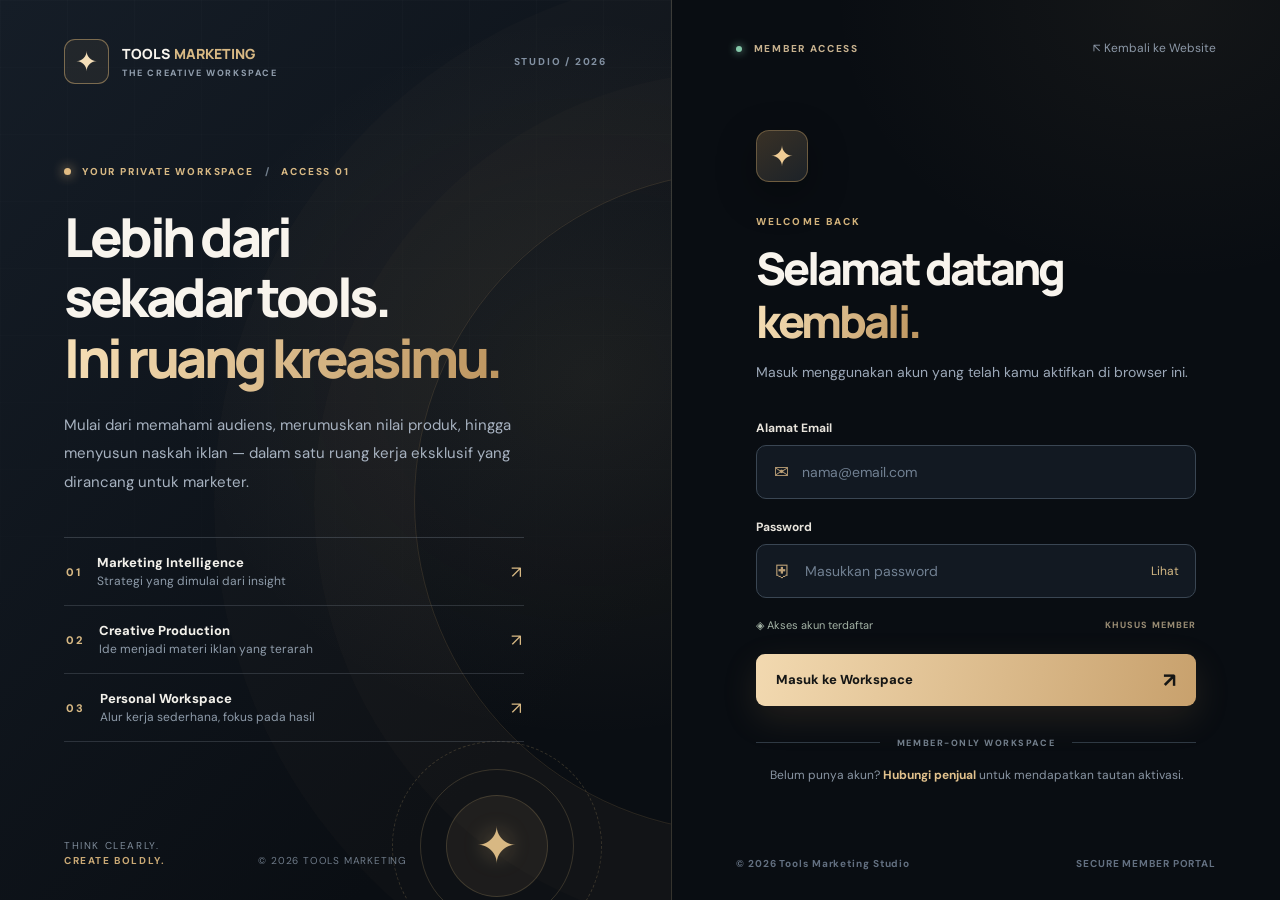
==== commit 72ab26ab: "Build simple premium confirmation and connect local account flow" ====
--- a/index.html
+++ b/index.html
@@ -91,7 +91,7 @@
 
 <div id="toast" class="toast hidden"></div>
 
-<script src="auth-config.js"></script>
+<script src="local-auth.js"></script>
 <script src="auth-guard.js"></script>
 <script src="app.js"></script>
 </body>
--- a/style.css
+++ b/style.css
@@ -421,3 +421,8 @@
 .header-auth-link:hover{background:#d6b68125;color:#ffe3b1}
 @media(max-width:620px){.header-auth-link{font-size:10px;padding:8px 9px}}
 @media(max-width:370px){.header-auth-link{padding:7px 7px;font-size:9px}}
+
+/* Owner-only nav is inserted after the server verifies the owner's session. */
+.member-manage-link{display:inline-flex;align-items:center;justify-content:center;padding:10px 13px;border-radius:8px;background:linear-gradient(100deg,#eed3a3,#c7a06b);color:#171818;text-decoration:none;white-space:nowrap;font-size:11px;font-weight:800}
+.member-manage-link:hover{filter:brightness(1.07)}
+@media(max-width:620px){.member-manage-link{font-size:10px;padding:8px}}
